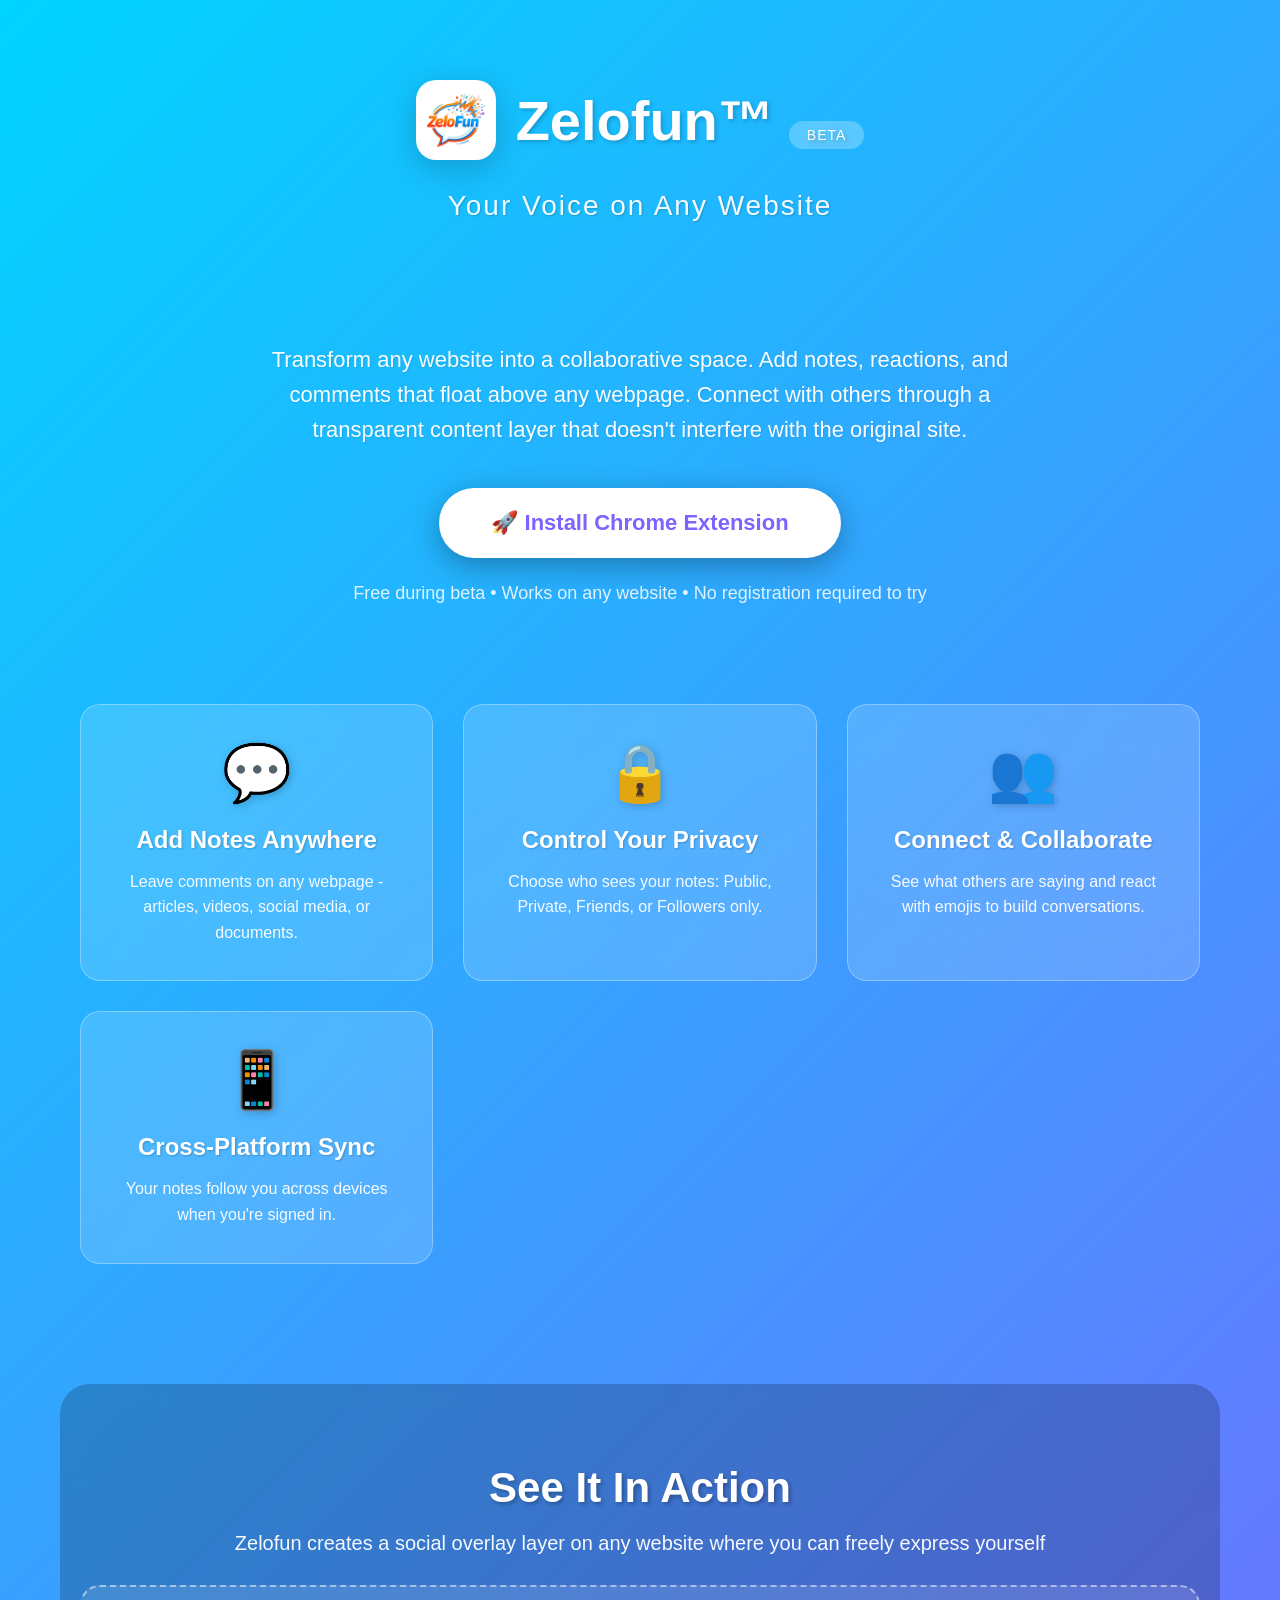
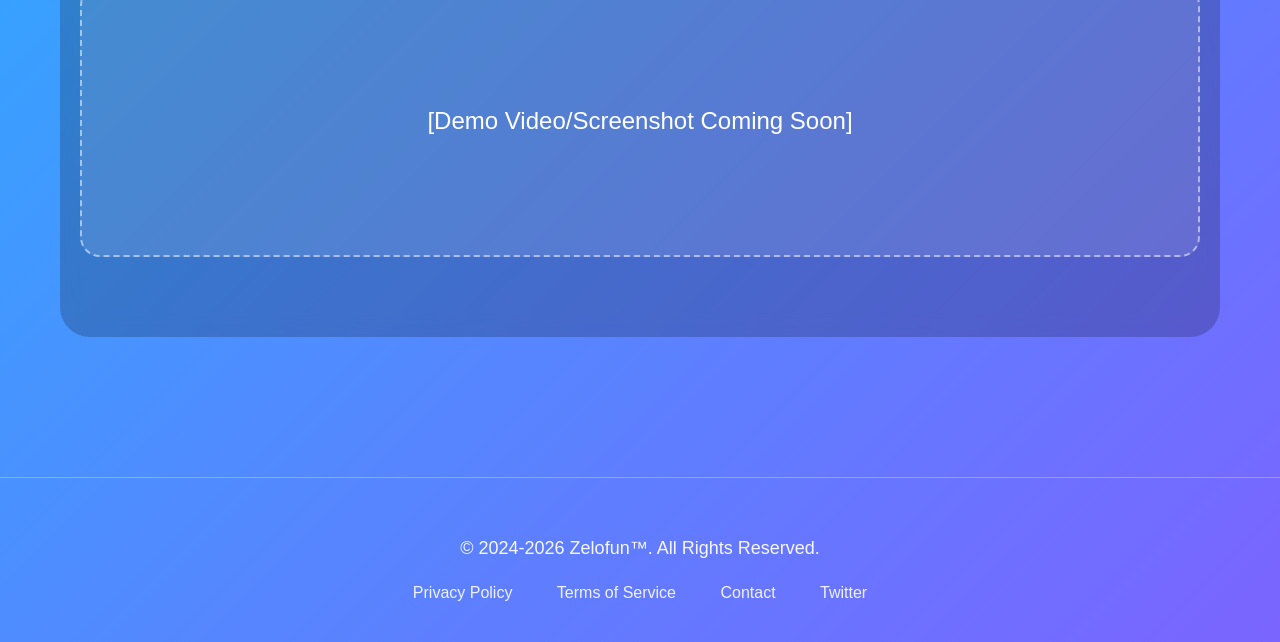
==== index.html @ 73f9e0b9 "Zelofun rebrand: full landing site with legal docs - Rebranded all pages from Cellophane to Zelofun " ====
<!DOCTYPE html>
<html lang="en">
<head>
    <meta charset="UTF-8">
    <meta name="viewport" content="width=device-width, initial-scale=1.0">
    <title>Zelofun™ - Your Voice on Any Website</title>
    <meta name="description" content="Add a social overlay layer of comments, reactions, images, videos, and voice notes to any website. Your voice, everywhere.">
    <meta name="keywords" content="browser extension, web annotation, comments, collaboration, zelofun, social overlay">
    <meta property="og:title" content="Zelofun™ - Your Voice on Any Website">
    <meta property="og:description" content="Add a social overlay layer to any website with Zelofun™. Your voice on any website.">
    <meta property="og:image" content="https://zelofun.com/preview.png">
    <meta property="og:url" content="https://zelofun.com">
    <meta name="twitter:card" content="summary_large_image">
    <link rel="icon" type="image/png" href="icon.png">
    
    <style>
        * {
            margin: 0;
            padding: 0;
            box-sizing: border-box;
        }
        
        body {
            font-family: -apple-system, BlinkMacSystemFont, 'Segoe UI', Roboto, 'Helvetica Neue', Arial, sans-serif;
            background: linear-gradient(135deg, #00D4FF 0%, #7B64FF 25%, #FF6B9D 50%, #FFC837 75%, #00D4FF 100%);
            background-size: 400% 400%;
            animation: gradientShift 15s ease infinite;
            min-height: 100vh;
            color: white;
            overflow-x: hidden;
        }
        
        @keyframes gradientShift {
            0% { background-position: 0% 50%; }
            50% { background-position: 100% 50%; }
            100% { background-position: 0% 50%; }
        }
        
        .container {
            max-width: 1200px;
            margin: 0 auto;
            padding: 20px;
        }
        
        header {
            text-align: center;
            padding: 60px 20px;
            animation: fadeInDown 1s ease-out;
        }
        
        .logo {
            display: inline-flex;
            align-items: center;
            gap: 20px;
            margin-bottom: 30px;
        }
        
        .logo-icon {
            width: 80px;
            height: 80px;
            background: white;
            border-radius: 20px;
            display: flex;
            align-items: center;
            justify-content: center;
            box-shadow: 0 8px 32px rgba(0,0,0,0.2);
            padding: 10px;
        }
        
        .logo-icon img {
            width: 100%;
            height: 100%;
            object-fit: contain;
        }
        
        h1 {
            font-size: 56px;
            font-weight: 800;
            margin: 0;
            text-shadow: 2px 2px 4px rgba(0,0,0,0.2);
        }
        
        .tagline {
            font-size: 28px;
            opacity: 0.95;
            margin-bottom: 20px;
            font-weight: 300;
            letter-spacing: 2px;
            text-shadow: 1px 1px 2px rgba(0,0,0,0.2);
        }
        
        .hero {
            text-align: center;
            padding: 40px 20px;
            animation: fadeIn 1.5s ease-out;
        }
        
        .hero-description {
            font-size: 22px;
            line-height: 1.6;
            opacity: 0.98;
            max-width: 800px;
            margin: 0 auto 40px;
            text-shadow: 1px 1px 2px rgba(0,0,0,0.1);
        }
        
        .cta-button {
            display: inline-block;
            padding: 20px 50px;
            background: white;
            color: #7B64FF;
            text-decoration: none;
            border-radius: 50px;
            font-size: 22px;
            font-weight: bold;
            transition: all 0.3s ease;
            box-shadow: 0 8px 30px rgba(0,0,0,0.3);
            border: 2px solid transparent;
            cursor: pointer;
        }
        
        .cta-button:hover {
            transform: translateY(-3px) scale(1.05);
            box-shadow: 0 12px 40px rgba(0,0,0,0.4);
            background: linear-gradient(135deg, #ffffff 0%, #f0f0ff 100%);
        }
        
        .features {
            display: grid;
            grid-template-columns: repeat(auto-fit, minmax(280px, 1fr));
            gap: 30px;
            padding: 60px 20px;
            animation: fadeInUp 2s ease-out;
        }
        
        .feature {
            background: rgba(255,255,255,0.15);
            backdrop-filter: blur(20px);
            padding: 35px;
            border-radius: 20px;
            text-align: center;
            transition: transform 0.3s ease;
            border: 1px solid rgba(255,255,255,0.3);
        }
        
        .feature:hover {
            transform: translateY(-5px);
            background: rgba(255,255,255,0.25);
            box-shadow: 0 10px 30px rgba(0,0,0,0.2);
        }
        
        .feature-icon {
            font-size: 56px;
            margin-bottom: 20px;
            filter: drop-shadow(2px 2px 4px rgba(0,0,0,0.2));
        }
        
        .feature h3 {
            font-size: 24px;
            margin-bottom: 15px;
            color: white;
            text-shadow: 1px 1px 2px rgba(0,0,0,0.2);
        }
        
        .feature p {
            opacity: 0.95;
            line-height: 1.6;
            font-size: 16px;
        }
        
        .demo-section {
            padding: 80px 20px;
            text-align: center;
            background: rgba(0,0,0,0.2);
            border-radius: 30px;
            margin: 60px 0;
            backdrop-filter: blur(10px);
        }
        
        .demo-section h2 {
            font-size: 42px;
            margin-bottom: 20px;
            text-shadow: 2px 2px 4px rgba(0,0,0,0.3);
        }
        
        .demo-placeholder {
            background: rgba(255,255,255,0.1);
            padding: 120px 20px;
            border-radius: 20px;
            border: 2px dashed rgba(255,255,255,0.5);
            margin-top: 30px;
            font-size: 24px;
            font-weight: 300;
        }
        
        footer {
            text-align: center;
            padding: 60px 20px 40px;
            border-top: 1px solid rgba(255,255,255,0.3);
            margin-top: 60px;
        }
        
        footer a {
            color: white;
            text-decoration: none;
            margin: 0 20px;
            opacity: 0.9;
            font-size: 16px;
            transition: opacity 0.3s;
        }
        
        footer a:hover {
            opacity: 1;
            text-decoration: underline;
        }
        
        .beta-badge {
            display: inline-block;
            background: rgba(255,255,255,0.25);
            padding: 6px 18px;
            border-radius: 25px;
            font-size: 14px;
            margin-left: 15px;
            font-weight: 500;
            letter-spacing: 1px;
        }
        
        .copyright {
            margin-bottom: 25px;
            font-size: 18px;
            opacity: 0.95;
        }
        
        /* Terms Acceptance Modal */
        .modal-overlay {
            display: none;
            position: fixed;
            top: 0;
            left: 0;
            right: 0;
            bottom: 0;
            background: rgba(0, 0, 0, 0.8);
            backdrop-filter: blur(5px);
            z-index: 10000;
            animation: fadeIn 0.3s ease-out;
        }
        
        .modal-overlay.show {
            display: flex;
            align-items: center;
            justify-content: center;
        }
        
        .modal-content {
            background: white;
            color: #333;
            border-radius: 20px;
            padding: 40px;
            max-width: 600px;
            width: 90%;
            max-height: 80vh;
            overflow-y: auto;
            box-shadow: 0 20px 60px rgba(0,0,0,0.3);
            animation: slideUp 0.3s ease-out;
        }
        
        .modal-header {
            text-align: center;
            margin-bottom: 30px;
        }
        
        .modal-header h2 {
            color: #7B64FF;
            font-size: 32px;
            margin-bottom: 10px;
        }
        
        .modal-header p {
            color: #666;
            font-size: 16px;
        }
        
        .terms-summary {
            background: #f8f9fa;
            border-radius: 12px;
            padding: 20px;
            margin-bottom: 25px;
        }
        
        .terms-summary h3 {
            color: #7B64FF;
            margin-bottom: 15px;
            font-size: 20px;
        }
        
        .terms-summary ul {
            list-style: none;
            padding: 0;
        }
        
        .terms-summary li {
            padding: 8px 0;
            padding-left: 25px;
            position: relative;
        }
        
        .terms-summary li:before {
            content: "✓";
            position: absolute;
            left: 0;
            color: #4CAF50;
            font-weight: bold;
        }
        
        .checkbox-container {
            background: #fff4e6;
            border-radius: 12px;
            padding: 20px;
            margin: 25px 0;
            border: 2px solid #ffc837;
        }
        
        .checkbox-wrapper {
            display: flex;
            align-items: flex-start;
            gap: 12px;
            margin-bottom: 12px;
        }
        
        .checkbox-wrapper input[type="checkbox"] {
            width: 20px;
            height: 20px;
            margin-top: 2px;
            cursor: pointer;
        }
        
        .checkbox-wrapper label {
            flex: 1;
            cursor: pointer;
            line-height: 1.5;
            font-size: 15px;
        }
        
        .checkbox-wrapper a {
            color: #7B64FF;
            text-decoration: underline;
        }
        
        .modal-buttons {
            display: flex;
            gap: 15px;
            justify-content: center;
            margin-top: 30px;
        }
        
        .modal-btn {
            padding: 15px 30px;
            border-radius: 50px;
            font-size: 16px;
            font-weight: bold;
            border: none;
            cursor: pointer;
            transition: all 0.3s;
        }
        
        .btn-cancel {
            background: transparent;
            color: #666;
            border: 2px solid #ddd;
        }
        
        .btn-accept {
            background: linear-gradient(135deg, #7B64FF, #00D4FF);
            color: white;
            opacity: 0.5;
            cursor: not-allowed;
        }
        
        .btn-accept.enabled {
            opacity: 1;
            cursor: pointer;
        }
        
        .btn-accept.enabled:hover {
            transform: translateY(-2px);
            box-shadow: 0 8px 20px rgba(123, 100, 255, 0.4);
        }
        
        .btn-cancel:hover {
            background: #f8f9fa;
        }
        
        .age-warning {
            background: #ffe4e1;
            border: 2px solid #ff6b6b;
            border-radius: 12px;
            padding: 15px;
            margin-bottom: 20px;
            text-align: center;
            font-weight: bold;
            color: #d32f2f;
        }
        
        /* Cookie Consent Styles */
        .cookie-consent {
            position: fixed;
            bottom: 0;
            left: 0;
            right: 0;
            background: rgba(30, 30, 50, 0.98);
            backdrop-filter: blur(10px);
            padding: 20px;
            box-shadow: 0 -2px 10px rgba(0,0,0,0.2);
            z-index: 9999;
            display: none;
            animation: slideUp 0.3s ease-out;
        }
        
        .cookie-consent.show {
            display: block;
        }
        
        .cookie-content {
            max-width: 1200px;
            margin: 0 auto;
            display: flex;
            align-items: center;
            justify-content: space-between;
            gap: 20px;
            flex-wrap: wrap;
        }
        
        .cookie-text {
            flex: 1;
            color: white;
            font-size: 14px;
            line-height: 1.5;
        }
        
        .cookie-text a {
            color: #00D4FF;
            text-decoration: underline;
        }
        
        .cookie-buttons {
            display: flex;
            gap: 10px;
        }
        
        .cookie-btn {
            padding: 10px 20px;
            border: none;
            border-radius: 25px;
            font-size: 14px;
            font-weight: 600;
            cursor: pointer;
            transition: all 0.3s;
        }
        
        .cookie-accept {
            background: linear-gradient(135deg, #00D4FF, #7B64FF);
            color: white;
        }
        
        .cookie-reject {
            background: transparent;
            color: white;
            border: 1px solid rgba(255,255,255,0.3);
        }
        
        .cookie-btn:hover {
            transform: translateY(-2px);
            box-shadow: 0 5px 15px rgba(0,0,0,0.3);
        }
        
        @keyframes fadeIn {
            from { opacity: 0; }
            to { opacity: 1; }
        }
        
        @keyframes fadeInDown {
            from {
                opacity: 0;
                transform: translateY(-30px);
            }
            to {
                opacity: 1;
                transform: translateY(0);
            }
        }
        
        @keyframes fadeInUp {
            from {
                opacity: 0;
                transform: translateY(30px);
            }
            to {
                opacity: 1;
                transform: translateY(0);
            }
        }
        
        @keyframes slideUp {
            from { transform: translateY(100%); }
            to { transform: translateY(0); }
        }
        
        @media (max-width: 768px) {
            h1 { font-size: 42px; }
            .tagline { font-size: 20px; }
            .hero-description { font-size: 18px; }
            .features { grid-template-columns: 1fr; }
            .logo-icon { width: 60px; height: 60px; }
            .cta-button { padding: 16px 40px; font-size: 18px; }
            
            .cookie-content {
                flex-direction: column;
                text-align: center;
            }
            .cookie-buttons {
                width: 100%;
                justify-content: center;
            }
            
            .modal-content {
                padding: 30px 20px;
            }
        }
    </style>
</head>
<body>
    <!-- Terms Acceptance Modal -->
    <div id="termsModal" class="modal-overlay">
        <div class="modal-content">
            <div class="modal-header">
                <h2>Welcome to Zelofun! 🎉</h2>
                <p>Before you start, please review and accept our terms</p>
            </div>
            
            <div class="age-warning">
                ⚠️ You must be at least 13 years old to use Zelofun
            </div>
            
            <div class="terms-summary">
                <h3>Quick Summary:</h3>
                <ul>
                    <li>Your content is yours - we never sell your data</li>
                    <li>Be respectful - no harassment or illegal content</li>
                    <li>You control privacy - choose who sees your notes</li>
                    <li>We use cookies only for essential functions</li>
                    <li>You can delete everything anytime</li>
                </ul>
            </div>
            
            <div class="checkbox-container">
                <div class="checkbox-wrapper">
                    <input type="checkbox" id="ageConfirm" onchange="checkAllBoxes()">
                    <label for="ageConfirm">
                        I confirm that I am at least 13 years old
                    </label>
                </div>
                
                <div class="checkbox-wrapper">
                    <input type="checkbox" id="termsAccept" onchange="checkAllBoxes()">
                    <label for="termsAccept">
                        I have read and agree to the <a href="/terms.html" target="_blank">Terms of Service</a> 
                        and <a href="/privacy.html" target="_blank">Privacy Policy</a>
                    </label>
                </div>
                
                <div class="checkbox-wrapper">
                    <input type="checkbox" id="cookieAccept" onchange="checkAllBoxes()">
                    <label for="cookieAccept">
                        I accept the use of essential cookies for the service to function
                    </label>
                </div>
            </div>
            
            <div class="modal-buttons">
                <button class="modal-btn btn-cancel" onclick="closeTermsModal()">Not Now</button>
                <button id="acceptBtn" class="modal-btn btn-accept" onclick="acceptTerms()" disabled>
                    Install Extension
                </button>
            </div>
        </div>
    </div>

    <!-- Cookie Consent Banner (for returning users) -->
    <div id="cookieConsent" class="cookie-consent">
        <div class="cookie-content">
            <div class="cookie-text">
                We use cookies to improve your experience on Zelofun. By continuing to browse, you agree to our use of cookies for analytics and functionality. 
                Learn more in our <a href="/privacy.html">Privacy Policy</a>.
            </div>
            <div class="cookie-buttons">
                <button class="cookie-btn cookie-reject" onclick="rejectCookies()">Reject</button>
                <button class="cookie-btn cookie-accept" onclick="acceptAllCookies()">Accept All</button>
            </div>
        </div>
    </div>

    <div class="container">
        <header>
            <div class="logo">
                <div class="logo-icon">
                    <img src="icon.png" alt="Zelofun Logo">
                </div>
                <div>
                    <h1>Zelofun™<span class="beta-badge">BETA</span></h1>
                </div>
            </div>
            <p class="tagline">Your Voice on Any Website</p>
        </header>
        
        <div class="hero">
            <p class="hero-description">
                Transform any website into a collaborative space. Add notes, reactions, and comments 
                that float above any webpage. Connect with others through a transparent content layer 
                that doesn't interfere with the original site.
            </p>
            <button class="cta-button" onclick="showTermsModal()">🚀 Install Chrome Extension</button>
            <p style="margin-top: 25px; opacity: 0.85; font-size: 18px;">
                Free during beta • Works on any website • No registration required to try
            </p>
        </div>
        
        <div class="features">
            <div class="feature">
                <div class="feature-icon">💬</div>
                <h3>Add Notes Anywhere</h3>
                <p>Leave comments on any webpage - articles, videos, social media, or documents.</p>
            </div>
            <div class="feature">
                <div class="feature-icon">🔒</div>
                <h3>Control Your Privacy</h3>
                <p>Choose who sees your notes: Public, Private, Friends, or Followers only.</p>
            </div>
            <div class="feature">
                <div class="feature-icon">👥</div>
                <h3>Connect & Collaborate</h3>
                <p>See what others are saying and react with emojis to build conversations.</p>
            </div>
            <div class="feature">
                <div class="feature-icon">📱</div>
                <h3>Cross-Platform Sync</h3>
                <p>Your notes follow you across devices when you're signed in.</p>
            </div>
        </div>
        
        <div class="demo-section">
            <h2>See It In Action</h2>
            <p style="margin-bottom: 30px; opacity: 0.95; font-size: 20px;">
                Zelofun creates a social overlay layer on any website where you can freely express yourself
            </p>
            <div class="demo-placeholder">
                [Demo Video/Screenshot Coming Soon]
            </div>
        </div>
    </div>
    
    <footer>
        <div class="copyright">
            © 2024-2026 Zelofun™. All Rights Reserved.
        </div>
        <div>
            <a href="/privacy.html">Privacy Policy</a>
            <a href="/terms.html">Terms of Service</a>
            <a href="mailto:support@zelofun.com">Contact</a>
            <a href="https://twitter.com/ZelofunApp" target="_blank">Twitter</a>
        </div>
    </footer>
    
    <!-- Scripts -->
    <script>
        // Terms Modal Management
        function showTermsModal() {
            // Check if user already accepted terms
            if (getCookie('termsAccepted') === 'true') {
                // User already accepted, proceed to install
                proceedToInstall();
            } else {
                // Show terms modal
                document.getElementById('termsModal').classList.add('show');
            }
        }
        
        function closeTermsModal() {
            document.getElementById('termsModal').classList.remove('show');
        }
        
        function checkAllBoxes() {
            const ageConfirm = document.getElementById('ageConfirm').checked;
            const termsAccept = document.getElementById('termsAccept').checked;
            const cookieAccept = document.getElementById('cookieAccept').checked;
            
            const acceptBtn = document.getElementById('acceptBtn');
            
            if (ageConfirm && termsAccept && cookieAccept) {
                acceptBtn.disabled = false;
                acceptBtn.classList.add('enabled');
            } else {
                acceptBtn.disabled = true;
                acceptBtn.classList.remove('enabled');
            }
        }
        
        function acceptTerms() {
            if (document.getElementById('acceptBtn').disabled) return;
            
            // Save acceptance
            setCookie('termsAccepted', 'true', 365);
            setCookie('cookieConsent', 'accepted', 365);
            setCookie('age13Plus', 'true', 365);
            setCookie('acceptanceDate', new Date().toISOString(), 365);
            
            // Close modal
            closeTermsModal();
            
            // Track event
            trackEvent('Terms', 'accepted', 'Install Flow');
            
            // Load Google Analytics
            loadGoogleAnalytics();
            
            // Proceed to install
            proceedToInstall();
        }
        
        function proceedToInstall() {
            // Track install click
            trackEvent('Extension', 'click', 'Install Button');
            
            // Check if extension URL is available
            const extensionUrl = 'https://chrome.google.com/webstore/detail/zelofun/gjhfkcjagdnkpcajiajlfpbdjfdcdmgl';
            
            // For now, show coming soon message
            alert('🎉 Thanks for accepting our terms!\n\nThe extension will be available in Chrome Web Store soon. We\'ll notify you when it\'s ready!');
            
            // In production, redirect to Chrome Web Store:
            // window.open(extensionUrl, '_blank');
        }
        
        // Cookie Management
        function getCookie(name) {
            const value = `; ${document.cookie}`;
            const parts = value.split(`; ${name}=`);
            if (parts.length === 2) return parts.pop().split(';').shift();
        }
        
        function setCookie(name, value, days) {
            const expires = new Date();
            expires.setTime(expires.getTime() + (days * 24 * 60 * 60 * 1000));
            document.cookie = `${name}=${value};expires=${expires.toUTCString()};path=/;SameSite=Strict`;
        }
        
        function acceptAllCookies() {
            setCookie('cookieConsent', 'accepted', 365);
            document.getElementById('cookieConsent').classList.remove('show');
            loadGoogleAnalytics();
        }
        
        function rejectCookies() {
            setCookie('cookieConsent', 'rejected', 365);
            document.getElementById('cookieConsent').classList.remove('show');
        }
        
        // Check consent status on page load
        window.addEventListener('DOMContentLoaded', function() {
            const consent = getCookie('cookieConsent');
            const termsAccepted = getCookie('termsAccepted');
            
            // Only show cookie banner if terms were accepted but cookies weren't specifically addressed
            if (termsAccepted === 'true' && !consent) {
                // User accepted terms, but we should still ask about analytics cookies
                document.getElementById('cookieConsent').classList.add('show');
            } else if (!termsAccepted && !consent) {
                // New user - don't show cookie banner (will be handled in terms modal)
                // Cookie banner only shows for returning users
            } else if (consent === 'accepted') {
                // Load GA if already accepted
                loadGoogleAnalytics();
            }
        });
        
        // Google Analytics loader (only loads if consent given)
        function loadGoogleAnalytics() {
            // Your actual GA4 measurement ID
            const GA_MEASUREMENT_ID = 'G-Q35Z41X6EE';
            
            // Check if already loaded
            if (window.gaLoaded) return;
            window.gaLoaded = true;
            
            // Create and load the GA script
            const script = document.createElement('script');
            script.async = true;
            script.src = `https://www.googletagmanager.com/gtag/js?id=${GA_MEASUREMENT_ID}`;
            document.head.appendChild(script);
            
            // Initialize GA with GDPR-compliant settings
            window.dataLayer = window.dataLayer || [];
            function gtag(){dataLayer.push(arguments);}
            gtag('js', new Date());
            
            // Configure with privacy settings
            gtag('config', GA_MEASUREMENT_ID, {
                'anonymize_ip': true,  // GDPR compliance - anonymize IP
                'cookie_flags': 'SameSite=None;Secure',
                'allow_google_signals': false,  // Disable advertising features by default
                'allow_ad_personalization_signals': false  // Disable ad personalization
            });
        }
        
        // Track custom events
        function trackEvent(category, action, label = null, value = null) {
            if (getCookie('cookieConsent') === 'accepted' && typeof gtag !== 'undefined') {
                gtag('event', action, {
                    'event_category': category,
                    'event_label': label,
                    'value': value
                });
            }
        }
    </script>
</body>
</html>
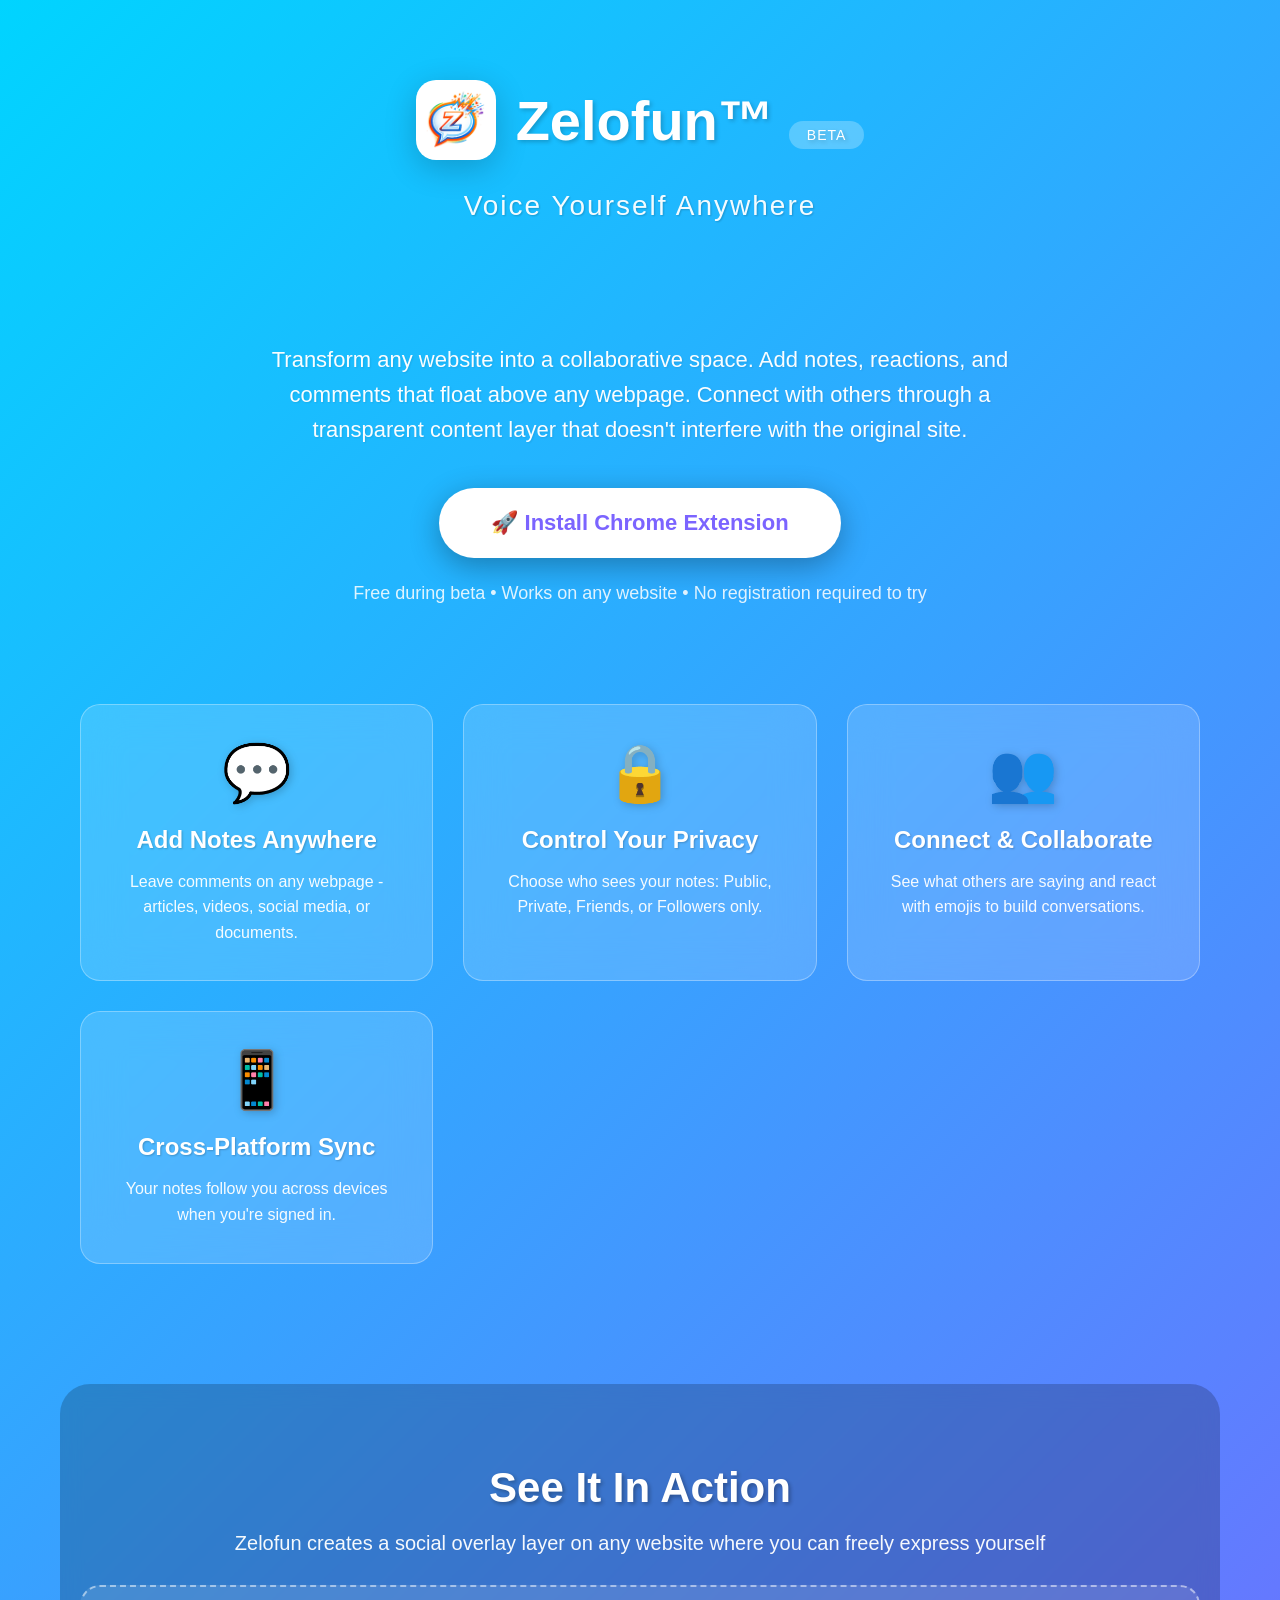
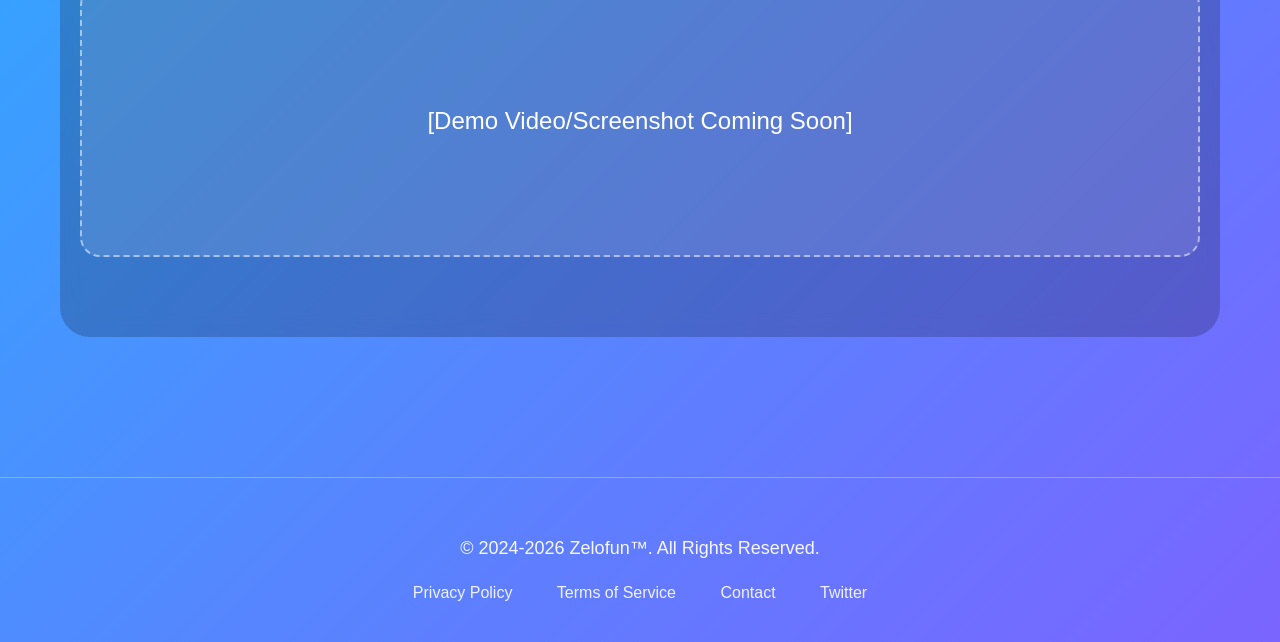
==== commit 19ff1fed: "Update icon and change tagline to "Voice Yourself Anywhere" - Updated icon.png with new branding - C" ====
--- a/index.html
+++ b/index.html
@@ -3,11 +3,11 @@
 <head>
     <meta charset="UTF-8">
     <meta name="viewport" content="width=device-width, initial-scale=1.0">
-    <title>Zelofun™ - Your Voice on Any Website</title>
-    <meta name="description" content="Add a social overlay layer of comments, reactions, images, videos, and voice notes to any website. Your voice, everywhere.">
+    <title>Zelofun™ - Voice Yourself Anywhere</title>
+    <meta name="description" content="Voice Yourself Anywhere. Add a social overlay layer of comments, reactions, images, videos, and voice notes to any website.">
     <meta name="keywords" content="browser extension, web annotation, comments, collaboration, zelofun, social overlay">
-    <meta property="og:title" content="Zelofun™ - Your Voice on Any Website">
-    <meta property="og:description" content="Add a social overlay layer to any website with Zelofun™. Your voice on any website.">
+    <meta property="og:title" content="Zelofun™ - Voice Yourself Anywhere">
+    <meta property="og:description" content="Voice Yourself Anywhere. Add a social overlay layer to any website with Zelofun™.">
     <meta property="og:image" content="https://zelofun.com/preview.png">
     <meta property="og:url" content="https://zelofun.com">
     <meta name="twitter:card" content="summary_large_image">
@@ -609,7 +609,7 @@
                     <h1>Zelofun™<span class="beta-badge">BETA</span></h1>
                 </div>
             </div>
-            <p class="tagline">Your Voice on Any Website</p>
+            <p class="tagline">Voice Yourself Anywhere</p>
         </header>
         
         <div class="hero">
